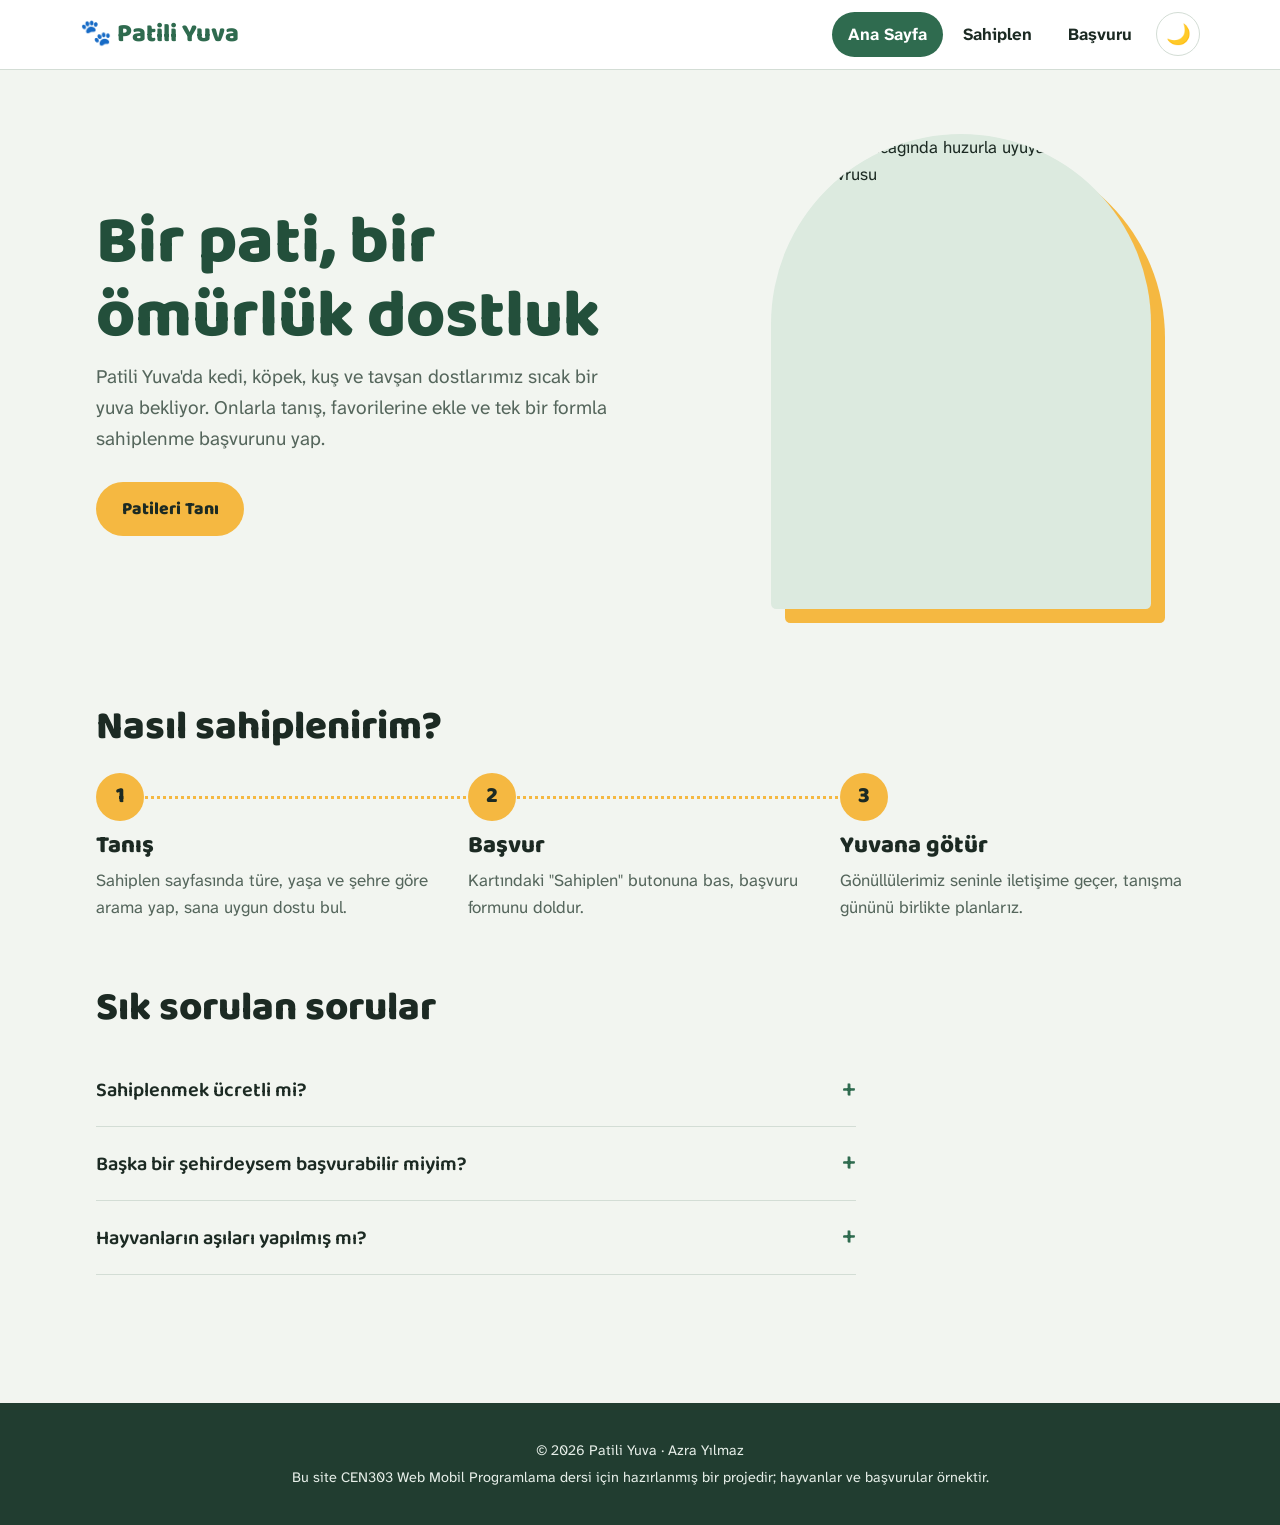
==== index.html @ 1d9b7aa5 "Initial commit" ====
<!DOCTYPE html>
<html lang="tr">
<head>
  <meta charset="UTF-8">
  <meta name="viewport" content="width=device-width, initial-scale=1.0">
  <meta name="description" content="Patili Yuva: Sahiplendirilmeyi bekleyen kedi, köpek ve diğer dostlarımızla tanışın.">
  <title>Patili Yuva | Ana Sayfa</title>

  <link rel="stylesheet" href="css/style.css">

  <script src="js/main.js" defer></script>
</head>
<body>
  <header class="site-baslik">
    <a href="index.html" class="logo"><span aria-hidden="true">🐾</span> Patili Yuva</a>

    <button class="menu-butonu" id="menuButonu" type="button"
            aria-label="Menüyü aç" aria-expanded="false" aria-controls="anaMenu">☰</button>

    <nav class="ana-menu" id="anaMenu" aria-label="Ana menü">
      <ul>
        <li><a href="index.html" aria-current="page">Ana Sayfa</a></li>
        <li><a href="hayvanlar.html">Sahiplen</a></li>
        <li><a href="basvuru.html">Başvuru</a></li>
      </ul>
    </nav>

    <button class="tema-butonu" id="temaButonu" type="button" aria-label="Karanlık modu aç veya kapat">🌙</button>
  </header>

  <main>
    <section class="hero" aria-labelledby="heroBaslik">
      <div class="hero-metin">
        <h1 id="heroBaslik">Bir pati, bir ömürlük dostluk</h1>
        <p>
          Patili Yuva'da kedi, köpek, kuş ve tavşan dostlarımız sıcak bir yuva bekliyor.
          Onlarla tanış, favorilerine ekle ve tek bir formla sahiplenme başvurunu yap.
        </p>
        <a href="hayvanlar.html" class="buton">Patileri Tanı</a>
      </div>

      <img src="img/hero.jpg" class="hero-gorsel"
           alt="Bir kişinin kucağında huzurla uyuyan kahverengi köpek yavrusu">
    </section>

    <section class="adimlar" aria-labelledby="adimlarBaslik">
      <h2 id="adimlarBaslik">Nasıl sahiplenirim?</h2>

      <div class="adim-listesi">
        <article class="adim">
          <span class="adim-no" aria-hidden="true">1</span>
          <h3>Tanış</h3>
          <p>Sahiplen sayfasında türe, yaşa ve şehre göre arama yap, sana uygun dostu bul.</p>
        </article>

        <article class="adim">
          <span class="adim-no" aria-hidden="true">2</span>
          <h3>Başvur</h3>
          <p>Kartındaki "Sahiplen" butonuna bas, başvuru formunu doldur.</p>
        </article>

        <article class="adim">
          <span class="adim-no" aria-hidden="true">3</span>
          <h3>Yuvana götür</h3>
          <p>Gönüllülerimiz seninle iletişime geçer, tanışma gününü birlikte planlarız.</p>
        </article>
      </div>
    </section>

    <section class="sss" aria-labelledby="sssBaslik">
      <h2 id="sssBaslik">Sık sorulan sorular</h2>

      <details>
        <summary>Sahiplenmek ücretli mi?</summary>
        <p>Hayır. Patili Yuva'daki bütün dostlarımız ücretsiz sahiplendirilir.</p>
      </details>

      <details>
        <summary>Başka bir şehirdeysem başvurabilir miyim?</summary>
        <p>Evet. Başvuru formunda şehrini belirtmen yeterli, ulaşım konusunu birlikte planlarız.</p>
      </details>

      <details>
        <summary>Hayvanların aşıları yapılmış mı?</summary>
        <p>Her kartta aşı durumu yazar. Yavruların aşı takvimi sahiplendikten sonra da devam eder.</p>
      </details>
    </section>
  </main>

  <footer class="site-alt">
    <p>&copy; 2026 Patili Yuva · Azra Yılmaz</p>
    <p>Bu site CEN303 Web Mobil Programlama dersi için hazırlanmış bir projedir; hayvanlar ve başvurular örnektir.</p>
  </footer>
</body>
</html>
---- css/style.css ----
/* ---------- 1. YAZI TİPLERİ ---------- */
@import url("https://fonts.googleapis.com/css2?family=Atkinson+Hyperlegible+Next:wght@400;700&family=Baloo+2:wght@600;800&display=swap");


/* ---------- 2. DEĞİŞKENLER ---------- */
:root {
  --zemin: #f2f5f0;
  --yuzey: #ffffff;
  --murekkep: #1c2a23;
  --soluk: #55665c;
  --yaprak: #2f6b4f;
  --yaprak-koyu: #234f3b;
  --yaprak-acik: #dceadf;
  --tasma: #f5b841;
  --tasma-koyu: #e9a520;
  --tasma-yazi: #1c2a23;
  --tasma-acik: #fdebc4;
  --kalp: #d64550;
  --kalp-acik: #fce8ea;
  --hata: #b3261e;
  --hata-zemin: #fdf0ef;
  --cizgi: #d3ddd5;
  --koyu-bant: #213d30;
  --koyu-bant-yazi: #e6eee8;

  --yazi-baslik: "Baloo 2", "Trebuchet MS", sans-serif;
  --yazi-govde: "Atkinson Hyperlegible Next", "Segoe UI", system-ui, sans-serif;

  --icerik-genislik: 1120px;
  --kose: 20px;
}

body.karanlik {
  --zemin: #111915;
  --yuzey: #1a241f;
  --murekkep: #e6eee8;
  --soluk: #a3b3a9;
  --yaprak: #7cc3a0;
  --yaprak-koyu: #a9ddc2;
  --yaprak-acik: #23352c;
  --tasma-acik: #3a2e12;
  --kalp-acik: #3a1d21;
  --hata: #ff8a80;
  --hata-zemin: #3a1f1d;
  --cizgi: #2c3a33;
  --koyu-bant: #0c1310;
}


/* ---------- 3. GENEL AYARLAR ---------- */

*,
*::before,
*::after {
  box-sizing: border-box;
}

body {
  margin: 0;
  font-family: var(--yazi-govde);
  font-size: 1.0625rem;
  line-height: 1.6;
  color: var(--murekkep);
  background-color: var(--zemin);

  transition: background-color 0.3s ease, color 0.3s ease;
}

h1,
h2,
h3 {
  font-family: var(--yazi-baslik);
  font-weight: 800;
  line-height: 1.1;
  margin: 0 0 0.5rem;
}

img {
  display: block;
  max-width: 100%;
}

a {
  color: var(--yaprak);
}

:focus-visible {
  outline: 3px solid var(--tasma);
  outline-offset: 3px;
}

[hidden] {
  display: none !important;
}

main {
  max-width: var(--icerik-genislik);
  margin-inline: auto;
  padding: 0 1rem 3rem;
}

@media (prefers-reduced-motion: reduce) {
  *,
  *::before,
  *::after {
    animation: none !important;
    transition: none !important;
  }
}


/* ---------- 4. BAŞLIK VE MENÜ ---------- */

.site-baslik {
  position: sticky;
  top: 0;
  z-index: 10;
  display: flex;
  flex-wrap: wrap;
  align-items: center;
  gap: 0.5rem;

  padding: 0.75rem max(1rem, calc((100% - var(--icerik-genislik)) / 2));
  background-color: var(--yuzey);
  border-bottom: 1px solid var(--cizgi);
}

.logo {
  margin-right: auto;
  font-family: var(--yazi-baslik);
  font-size: 1.6rem;
  font-weight: 800;
  color: var(--yaprak);
  text-decoration: none;
}

.tema-butonu { order: 1; }
.menu-butonu { order: 2; }
.ana-menu    { order: 3; }

.menu-butonu,
.tema-butonu {
  width: 44px;
  height: 44px;
  border: 1.5px solid var(--cizgi);
  border-radius: 50%;
  background-color: transparent;
  color: var(--murekkep);
  font-size: 1.25rem;
  cursor: pointer;
  transition: background-color 0.2s ease;
}

.menu-butonu:hover,
.tema-butonu:hover {
  background-color: var(--yaprak-acik);
}

.ana-menu {
  display: none;
  width: 100%;
}

.ana-menu.acik {
  display: block;
  animation: menu-ac 0.25s ease-out;
}

@keyframes menu-ac {
  from { opacity: 0; transform: translateY(-8px); }
  to   { opacity: 1; transform: translateY(0); }
}

.ana-menu ul {
  list-style: none;
  margin: 0;
  padding: 0.5rem 0 0.25rem;
  display: flex;
  flex-direction: column;
  gap: 0.25rem;
}

.ana-menu a {
  display: block;
  padding: 0.55rem 1rem;
  border-radius: 999px;
  color: var(--murekkep);
  font-weight: 700;
  text-decoration: none;
  transition: background-color 0.2s ease;
}

.ana-menu a:hover {
  background-color: var(--yaprak-acik);
}

.ana-menu a[aria-current="page"] {
  background-color: var(--yaprak);
  color: var(--yuzey);
}

@media (min-width: 640px) {
  .menu-butonu {
    display: none;
  }

  .ana-menu {
    display: block;
    order: 1;
    width: auto;
  }

  .tema-butonu {
    order: 2;
  }

  .ana-menu ul {
    flex-direction: row;
    padding: 0;
  }
}


/* ---------- 5. BUTON ---------- */

.buton {
  display: inline-block;
  padding: 0.8rem 1.6rem;
  border: 0;
  border-radius: 999px;
  background-color: var(--tasma);
  color: var(--tasma-yazi);
  font-family: var(--yazi-baslik);
  font-size: 1.1rem;
  font-weight: 800;
  text-align: center;
  text-decoration: none;
  cursor: pointer;
  transition: background-color 0.2s ease, transform 0.2s ease;
}

.buton:hover {
  background-color: var(--tasma-koyu);
  transform: translateY(-2px);
}

.buton:active {
  transform: translateY(0);
}


/* ---------- 6. ANA SAYFA ---------- */

.hero {
  display: grid;
  gap: 2.5rem;
  align-items: center;
  padding-block: 2.5rem 3rem;
}

.hero h1 {
  font-size: clamp(2.5rem, 8vw, 4.2rem);
  color: var(--yaprak-koyu);
}

.hero-metin p {
  max-width: 34rem;
  margin: 0 0 1.75rem;
  font-size: 1.2rem;
  color: var(--soluk);
}

.hero-gorsel {
  justify-self: center;
  width: 100%;
  max-width: 380px;
  aspect-ratio: 4 / 5;
  object-fit: cover;
  border-radius: 999px 999px 28px 28px;
  background-color: var(--yaprak-acik);

  box-shadow: 14px 14px 0 var(--tasma);
}

.adimlar {
  padding-block: 2rem;
}

.adimlar h2,
.sss h2 {
  font-size: clamp(1.9rem, 5vw, 2.5rem);
  margin-bottom: 1.5rem;
}

.adim-listesi {
  position: relative;
  display: grid;
  gap: 1.75rem;
}

.adim h3 {
  font-size: 1.5rem;
  margin-top: 0.75rem;
}

.adim p {
  margin: 0;
  color: var(--soluk);
}

.adim-no {
  position: relative;
  z-index: 1;
  display: grid;
  place-items: center;
  width: 48px;
  height: 48px;
  border-radius: 50%;
  background-color: var(--tasma);
  color: var(--tasma-yazi);
  font-family: var(--yazi-baslik);
  font-size: 1.4rem;
  font-weight: 800;
}

.sss {
  max-width: 760px;
  padding-block: 2rem;
}

.sss details {
  border-bottom: 1px solid var(--cizgi);
}

.sss summary {
  display: flex;
  justify-content: space-between;
  align-items: center;
  gap: 1rem;
  padding: 1rem 0;
  font-family: var(--yazi-baslik);
  font-size: 1.25rem;
  font-weight: 600;
  cursor: pointer;
  list-style: none;
}

.sss summary::-webkit-details-marker {
  display: none;
}

.sss summary::after {
  content: "+";
  font-size: 1.6rem;
  color: var(--yaprak);
}

.sss details[open] summary::after {
  content: "−";
}

.sss details p {
  margin: 0 0 1rem;
  color: var(--soluk);
}

@media (min-width: 640px) {
  .adim-listesi {
    grid-template-columns: repeat(3, 1fr);
  }

  .adim-listesi::before {
    content: "";
    position: absolute;
    top: 23px;
    left: 24px;

    right: calc((100% - 3.5rem) / 3 - 24px);
    border-top: 3px dotted var(--tasma);
  }
}

@media (min-width: 1024px) {
  .hero {
    grid-template-columns: 1.15fr 0.85fr;
    padding-block: 4rem;
  }
}


/* ---------- 7. SAHİPLEN SAYFASI ---------- */

.sayfa-giris {
  padding-block: 2.5rem 1.5rem;
}

.sayfa-giris h1 {
  font-size: clamp(2.2rem, 7vw, 3.4rem);
  color: var(--yaprak-koyu);
}

.sayfa-giris p {
  max-width: 40rem;
  margin: 0;
  color: var(--soluk);
}

.filtreler {
  display: grid;
  gap: 0.9rem;
  align-items: end;
  padding: 1.1rem;
  border: 1px solid var(--cizgi);
  border-radius: var(--kose);
  background-color: var(--yuzey);
}

.filtre-alani {
  display: flex;
  flex-direction: column;
  gap: 0.3rem;
}

label,
.alan-basligi {
  font-weight: 700;
}

input[type="text"],
input[type="search"],
input[type="email"],
input[type="tel"],
select,
textarea {
  width: 100%;
  padding: 0.7rem 0.9rem;
  border: 1.5px solid var(--cizgi);
  border-radius: 12px;
  background-color: var(--zemin);
  color: var(--murekkep);
  font: inherit;
  transition: border-color 0.2s ease;
}

input:hover,
select:hover,
textarea:hover {
  border-color: var(--soluk);
}

input:focus,
select:focus,
textarea:focus {
  border-color: var(--yaprak);
}

.favori-filtre-butonu {
  padding: 0.7rem 1.1rem;
  border: 1.5px solid var(--cizgi);
  border-radius: 999px;
  background-color: transparent;
  color: var(--murekkep);
  font: inherit;
  font-weight: 700;
  cursor: pointer;
  transition: background-color 0.2s ease, color 0.2s ease;
}

.favori-filtre-butonu:hover {
  background-color: var(--kalp-acik);
}

.favori-filtre-butonu[aria-pressed="true"] {
  border-color: var(--kalp);
  background-color: var(--kalp);
  color: #ffffff;
}

.sonuc-bilgisi {
  margin: 1.25rem 0 0.75rem;
  color: var(--soluk);
  font-weight: 700;
}

.durum-mesaji:empty {
  display: none;
}

.durum-mesaji {
  padding: 2rem 1rem;
  text-align: center;
  color: var(--soluk);
  font-weight: 700;
}

.durum-mesaji.yukleniyor::before {
  content: "🐾";
  display: block;
  margin-bottom: 0.5rem;
  font-size: 2rem;
  animation: zipla 0.6s ease-in-out infinite alternate;
}

@keyframes zipla {
  from { transform: translateY(0); }
  to   { transform: translateY(-10px); }
}

.durum-mesaji.hata {
  border: 1.5px solid var(--hata);
  border-radius: var(--kose);
  background-color: var(--hata-zemin);
  color: var(--hata);
}

.kart-listesi {
  display: grid;
  gap: 1.25rem;
}

.kart {
  display: flex;
  flex-direction: column;
  padding: 0.75rem;
  border: 1px solid var(--cizgi);
  border-radius: 28px;
  background-color: var(--yuzey);
}

.kart img {
  width: 100%;
  aspect-ratio: 1 / 1;
  object-fit: cover;
  border-radius: 999px 999px 18px 18px;
  background-color: var(--yaprak-acik);
}

.kart-icerik {
  display: flex;
  flex-direction: column;
  flex: 1;
  gap: 0.5rem;
  padding: 0.9rem 0.5rem 0.25rem;
}

.kart h2 {
  margin: 0;
  font-size: 1.7rem;
}

.kart-bilgi {
  margin: 0;
  color: var(--soluk);
  font-size: 0.95rem;
}

.kart-icerik p {
  margin: 0;
}

.etiketler {
  display: flex;
  flex-wrap: wrap;
  gap: 0.4rem;
  margin: 0;
  padding: 0;
  list-style: none;
}

.etiket {
  padding: 0.15rem 0.65rem;
  border-radius: 999px;
  background-color: var(--yaprak-acik);
  color: var(--yaprak-koyu);
  font-size: 0.82rem;
  font-weight: 700;
}

.etiket-asi {
  background-color: var(--tasma-acik);
  color: var(--murekkep);
}

.kart-butonlar {
  display: flex;
  align-items: center;
  gap: 0.75rem;
  margin-top: auto;
  padding-top: 0.75rem;
}

.kart-butonlar .buton {
  flex: 1;
}

.favori-butonu {
  flex-shrink: 0;
  width: 48px;
  height: 48px;
  border: 1.5px solid var(--cizgi);
  border-radius: 50%;
  background-color: var(--yuzey);
  color: var(--kalp);
  font-size: 1.4rem;
  cursor: pointer;
  transition: background-color 0.2s ease;
}

.favori-butonu:hover {
  background-color: var(--kalp-acik);
}

.favori-butonu[aria-pressed="true"] {
  border-color: var(--kalp);
  background-color: var(--kalp);
  color: #ffffff;
  animation: pit 0.35s ease-out;
}

@keyframes pit {
  0%   { transform: scale(1); }
  40%  { transform: scale(1.25); }
  100% { transform: scale(1); }
}

@media (min-width: 640px) {
  .filtreler {
    grid-template-columns: 1fr 1fr;
  }

  .filtre-alani:first-child {
    grid-column: 1 / -1;
  }

  .kart-listesi {
    grid-template-columns: repeat(2, 1fr);
  }
}

@media (min-width: 1024px) {
  .filtreler {
    grid-template-columns: 2fr 1fr 1fr 1fr auto;
  }

  .filtre-alani:first-child {
    grid-column: auto;
  }

  .kart-listesi {
    grid-template-columns: repeat(3, 1fr);
  }
}


/* ---------- 8. BAŞVURU SAYFASI ---------- */

.basvuru-duzeni {
  display: grid;
  gap: 2rem;
  padding-top: 2.5rem;
}

.basvuru-bolumu h1 {
  font-size: clamp(2.2rem, 7vw, 3.2rem);
  color: var(--yaprak-koyu);
}

.basvuru-bolumu > p {
  margin: 0 0 1.5rem;
  color: var(--soluk);
}

.basvuru-formu {
  display: flex;
  flex-direction: column;
  gap: 1.25rem;
}

.basvuru-formu fieldset {
  display: flex;
  flex-direction: column;
  gap: 1rem;
  margin: 0;
  padding: 1.25rem;
  border: 1px solid var(--cizgi);
  border-radius: var(--kose);
  background-color: var(--yuzey);
}

.basvuru-formu legend {
  padding: 0 0.4rem;
  font-family: var(--yazi-baslik);
  font-size: 1.25rem;
  font-weight: 800;
  color: var(--yaprak);
}

.form-alani {
  display: flex;
  flex-direction: column;
  gap: 0.35rem;
}

textarea {
  min-height: 7rem;
  resize: vertical;
}

.secenekler {
  display: flex;
  flex-wrap: wrap;
  gap: 0.5rem;
}

.secenekler label {
  display: inline-flex;
  align-items: center;
  gap: 0.5rem;
  padding: 0.55rem 1rem;
  border: 1.5px solid var(--cizgi);
  border-radius: 999px;
  font-weight: 400;
  cursor: pointer;
  transition: border-color 0.2s ease, background-color 0.2s ease;
}

.secenekler label:has(input:checked) {
  border-color: var(--yaprak);
  background-color: var(--yaprak-acik);
  font-weight: 700;
}

input[type="radio"],
input[type="checkbox"] {
  accent-color: var(--yaprak);
}

.onay-alani label {
  display: flex;
  align-items: flex-start;
  gap: 0.6rem;
  font-weight: 400;
}

.onay-alani input {
  flex-shrink: 0;
  width: 1.2rem;
  height: 1.2rem;
  margin-top: 0.2rem;
}

.hata-mesaji:empty {
  display: none;
}

.hata-mesaji {
  color: var(--hata);
  font-size: 0.9rem;
  font-weight: 700;
}

input.hatali,
select.hatali,
textarea.hatali {
  border-color: var(--hata);
  background-color: var(--hata-zemin);
}

.basvuru-formu .buton {
  align-self: flex-start;
}

.basari-mesaji {
  padding: 1.5rem;
  border: 1.5px solid var(--yaprak);
  border-radius: var(--kose);
  background-color: var(--yaprak-acik);
  font-size: 1.15rem;
  font-weight: 700;
  animation: belir 0.4s ease-out;
}

@keyframes belir {
  from { opacity: 0; transform: scale(0.96); }
  to   { opacity: 1; transform: scale(1); }
}

.bilgi-kutusu {
  align-self: start;
  padding: 1.5rem;
  border-radius: var(--kose);
  background-color: var(--yaprak-acik);
}

.bilgi-kutusu h2 {
  font-size: 1.5rem;
}

.bilgi-kutusu ol {
  margin: 0;
  padding-left: 1.25rem;
}

.bilgi-kutusu li {
  margin-bottom: 0.5rem;
}

.bilgi-kutusu li::marker {
  color: var(--yaprak);
  font-weight: 800;
}

@media (min-width: 1024px) {
  .basvuru-duzeni {
    grid-template-columns: 2fr 1fr;
  }

  .bilgi-kutusu {
    position: sticky;
    top: 6rem;
  }
}


/* ---------- 9. ALT BİLGİ ---------- */

.site-alt {
  margin-top: 3rem;
  padding: 2rem 1rem;
  background-color: var(--koyu-bant);
  color: var(--koyu-bant-yazi);
  text-align: center;
  font-size: 0.9rem;
}

.site-alt p {
  margin: 0.25rem 0;
}
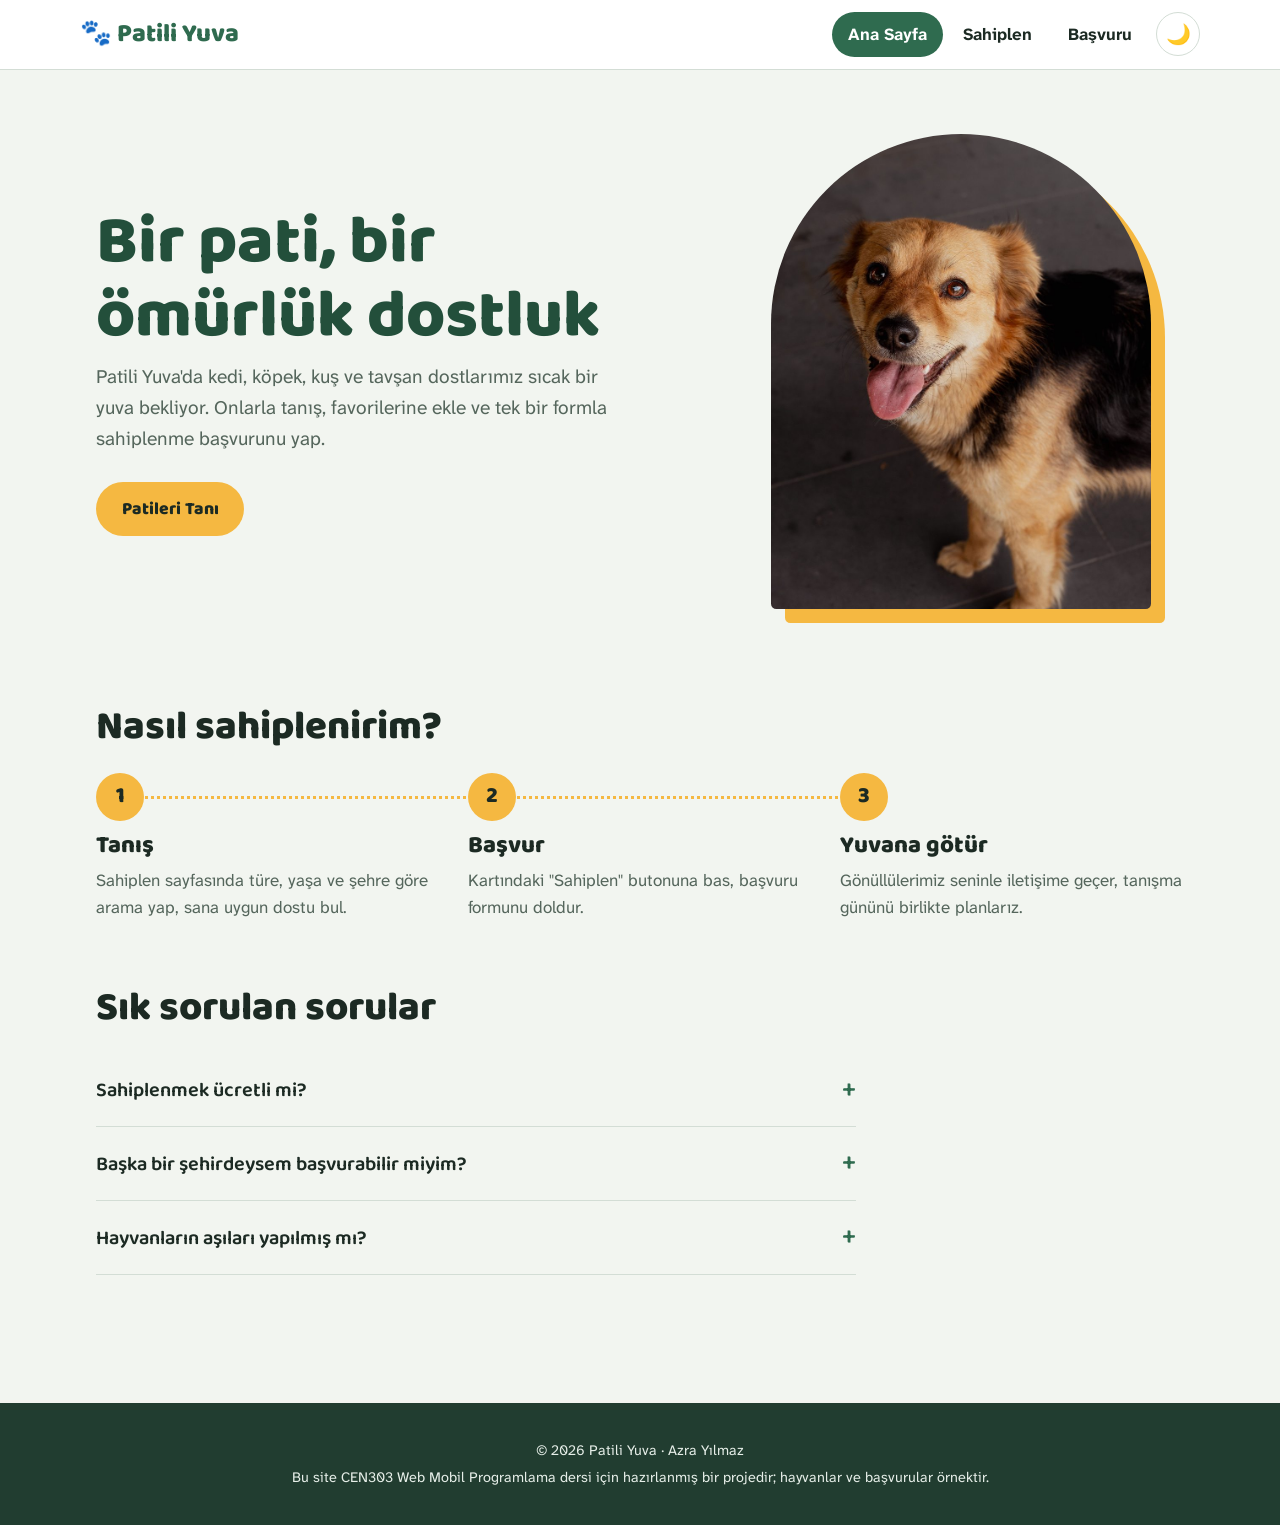
==== commit 3094b227: "Fotoğraflar eklendi, alt metinler güncellendi" ====
--- a/index.html
+++ b/index.html
@@ -40,7 +40,7 @@
       </div>
 
       <img src="img/hero.jpg" class="hero-gorsel"
-           alt="Bir kişinin kucağında huzurla uyuyan kahverengi köpek yavrusu">
+           alt="Dilini çıkarıp kameraya bakan, kahverengi-siyah tüylü sevimli bir köpek">
     </section>
 
     <section class="adimlar" aria-labelledby="adimlarBaslik">
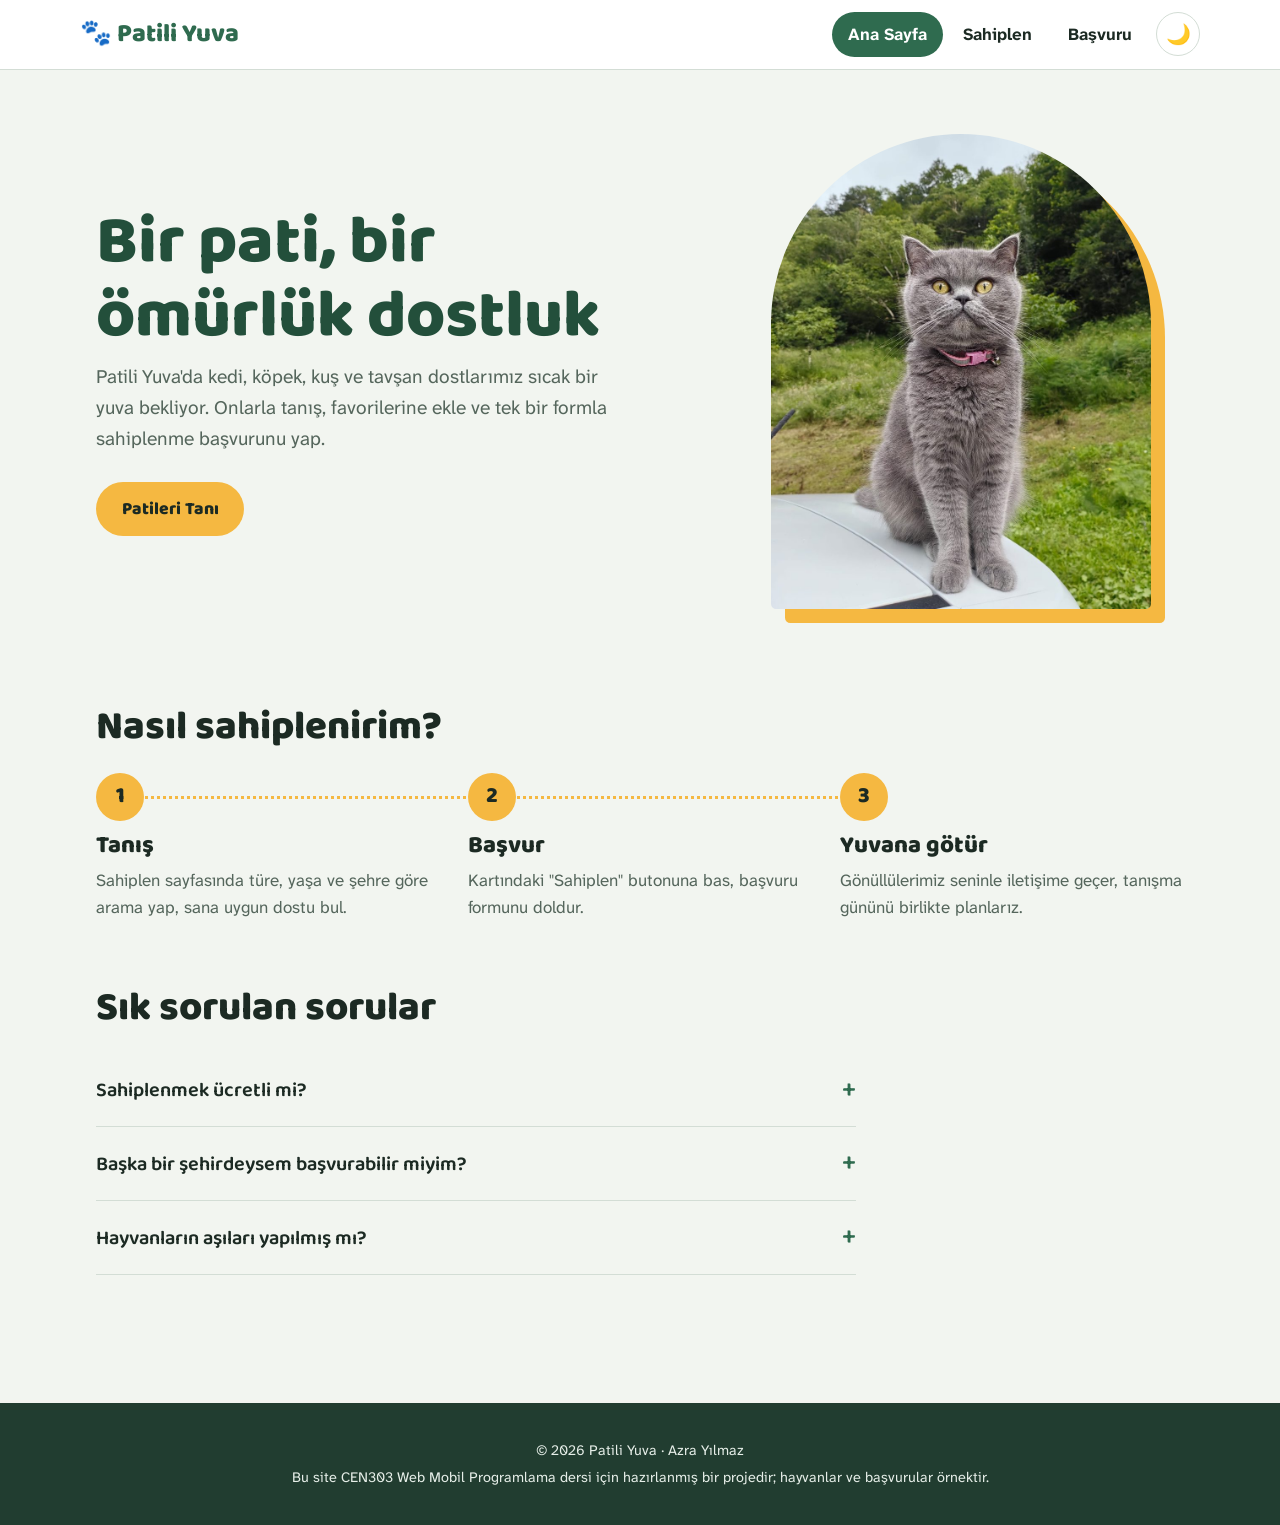
==== commit 1643e0a9: "Fida eklendi, kapak fotoğrafı değişti" ====
--- a/index.html
+++ b/index.html
@@ -40,7 +40,7 @@
       </div>
 
       <img src="img/hero.jpg" class="hero-gorsel"
-           alt="Dilini çıkarıp kameraya bakan, kahverengi-siyah tüylü sevimli bir köpek">
+           alt="Pembe tasmalı, sarı gözlü gri kedi Fida, yeşilliklerin önünde bir arabanın kaputunda oturuyor">
     </section>
 
     <section class="adimlar" aria-labelledby="adimlarBaslik">
